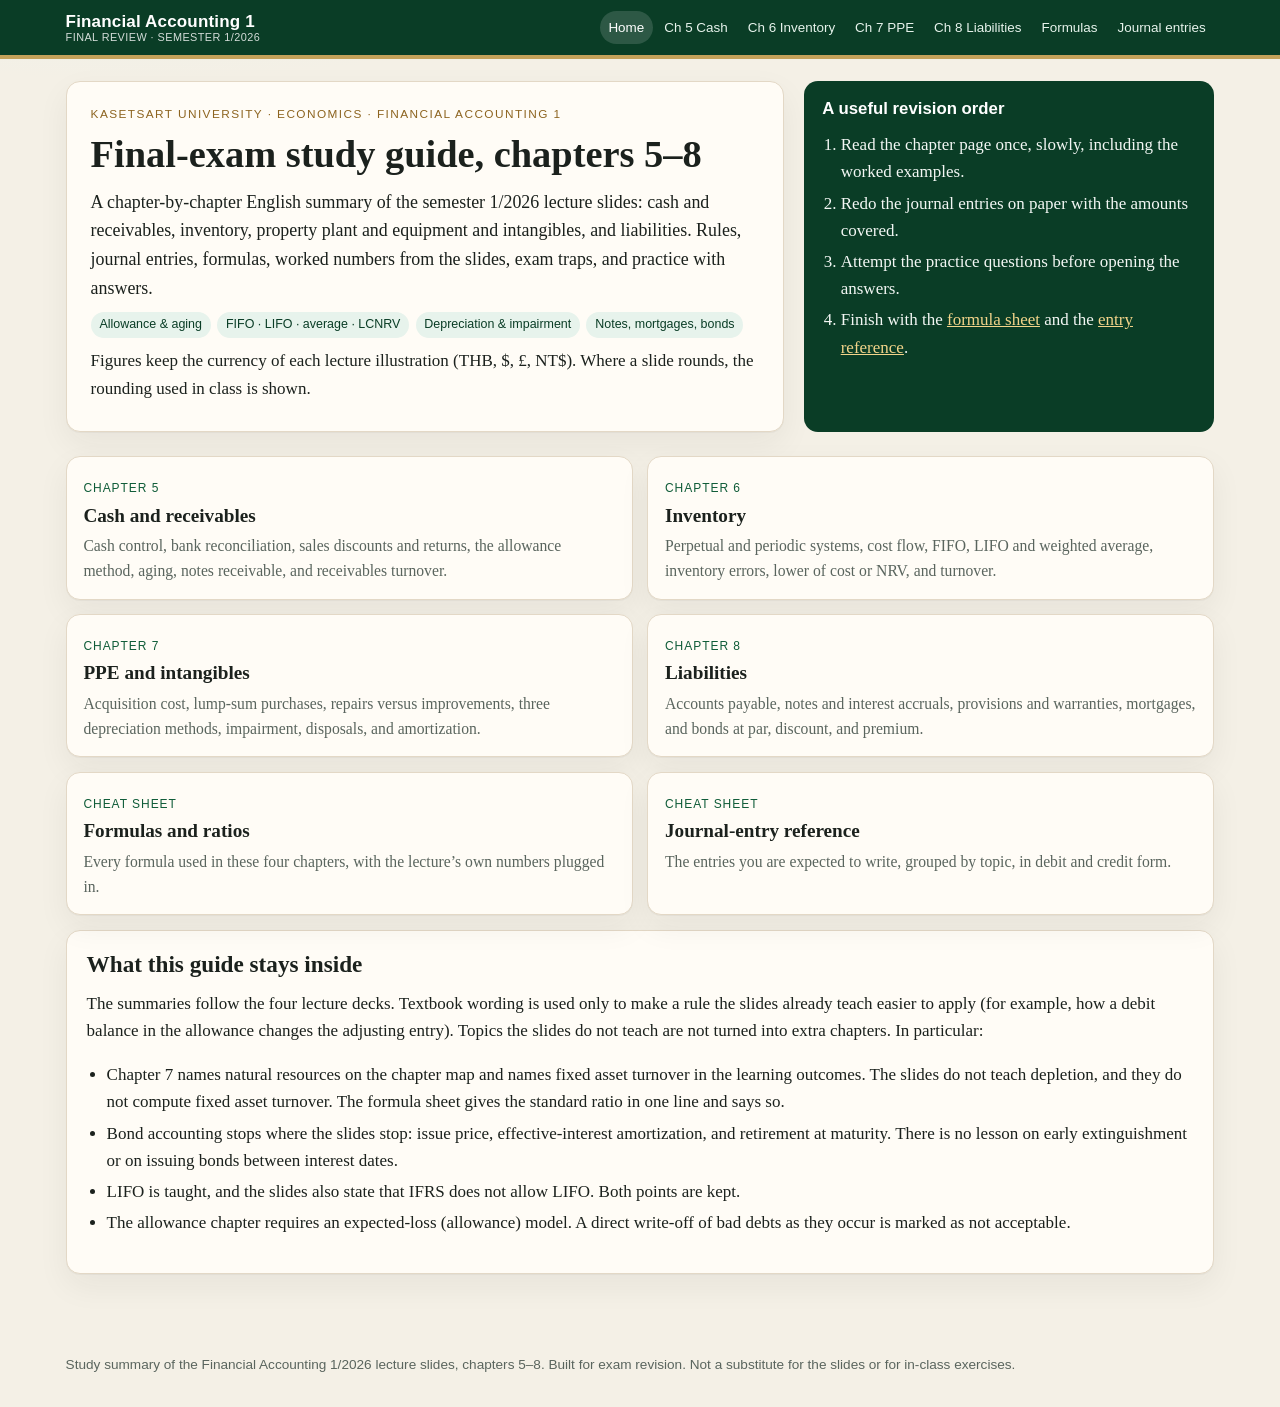
==== index.html @ 2c233d3d "Add the Financial Accounting 1 final study site for chapters 5–8. Static pages follow the lecture sl" ====
<!DOCTYPE html>
<html lang="en">
<head>
<meta charset="utf-8">
<meta name="viewport" content="width=device-width, initial-scale=1">
<title>Financial Accounting 1 · Final review 1/2026</title>
<meta name="description" content="English study guide for the Financial Accounting 1 final at Kasetsart University, semester 1/2026. Chapters 5 to 8: cash and receivables, inventory, PPE and intangibles, and liabilities.">
<link rel="icon" href="favicon.svg" type="image/svg+xml">
<link rel="stylesheet" href="css/styles.css">
</head>
<body>
<a class="skip" href="#main">Skip to content</a>
<header class="site-header">
  <div class="bar">
    <a class="brand" href="index.html">Financial Accounting 1<small>Final review · semester 1/2026</small></a>
    <input class="nav-toggle" type="checkbox" id="nav-toggle" aria-label="Open menu">
    <label class="nav-btn" for="nav-toggle">Menu</label>
    <nav class="site-nav">
      <a href="index.html">Home</a>
      <a href="chapter-5.html">Ch 5 Cash</a>
      <a href="chapter-6.html">Ch 6 Inventory</a>
      <a href="chapter-7.html">Ch 7 PPE</a>
      <a href="chapter-8.html">Ch 8 Liabilities</a>
      <a href="formulas.html">Formulas</a>
      <a href="journal-entries.html">Journal entries</a>
    </nav>
  </div>
</header>
<main id="main" class="wrap">
  <section class="hero">
    <div class="hero-card">
      <p class="kicker">Kasetsart University · Economics · Financial Accounting 1</p>
      <h1>Final-exam study guide, chapters 5–8</h1>
      <p class="lede">A chapter-by-chapter English summary of the semester 1/2026 lecture slides: cash and receivables, inventory, property plant and equipment and intangibles, and liabilities. Rules, journal entries, formulas, worked numbers from the slides, exam traps, and practice with answers.</p>
      <div class="chips">
        <span class="chip">Allowance &amp; aging</span>
        <span class="chip">FIFO · LIFO · average · LCNRV</span>
        <span class="chip">Depreciation &amp; impairment</span>
        <span class="chip">Notes, mortgages, bonds</span>
      </div>
      <p>Figures keep the currency of each lecture illustration (THB, $, £, NT$). Where a slide rounds, the rounding used in class is shown.</p>
    </div>
    <aside class="side-card">
      <h2>A useful revision order</h2>
      <ol>
        <li>Read the chapter page once, slowly, including the worked examples.</li>
        <li>Redo the journal entries on paper with the amounts covered.</li>
        <li>Attempt the practice questions before opening the answers.</li>
        <li>Finish with the <a href="formulas.html">formula sheet</a> and the <a href="journal-entries.html">entry reference</a>.</li>
      </ol>
    </aside>
  </section>

  <div class="grid">
    <a class="card" href="chapter-5.html">
      <span class="num">Chapter 5</span>
      <h2>Cash and receivables</h2>
      <p>Cash control, bank reconciliation, sales discounts and returns, the allowance method, aging, notes receivable, and receivables turnover.</p>
    </a>
    <a class="card" href="chapter-6.html">
      <span class="num">Chapter 6</span>
      <h2>Inventory</h2>
      <p>Perpetual and periodic systems, cost flow, FIFO, LIFO and weighted average, inventory errors, lower of cost or NRV, and turnover.</p>
    </a>
    <a class="card" href="chapter-7.html">
      <span class="num">Chapter 7</span>
      <h2>PPE and intangibles</h2>
      <p>Acquisition cost, lump-sum purchases, repairs versus improvements, three depreciation methods, impairment, disposals, and amortization.</p>
    </a>
    <a class="card" href="chapter-8.html">
      <span class="num">Chapter 8</span>
      <h2>Liabilities</h2>
      <p>Accounts payable, notes and interest accruals, provisions and warranties, mortgages, and bonds at par, discount, and premium.</p>
    </a>
    <a class="card" href="formulas.html">
      <span class="num">Cheat sheet</span>
      <h2>Formulas and ratios</h2>
      <p>Every formula used in these four chapters, with the lecture’s own numbers plugged in.</p>
    </a>
    <a class="card" href="journal-entries.html">
      <span class="num">Cheat sheet</span>
      <h2>Journal-entry reference</h2>
      <p>The entries you are expected to write, grouped by topic, in debit and credit form.</p>
    </a>
  </div>

  <section class="section" style="margin-top:0.95rem">
    <h2>What this guide stays inside</h2>
    <p>The summaries follow the four lecture decks. Textbook wording is used only to make a rule the slides already teach easier to apply (for example, how a debit balance in the allowance changes the adjusting entry). Topics the slides do not teach are not turned into extra chapters. In particular:</p>
    <ul>
      <li>Chapter 7 names natural resources on the chapter map and names fixed asset turnover in the learning outcomes. The slides do not teach depletion, and they do not compute fixed asset turnover. The formula sheet gives the standard ratio in one line and says so.</li>
      <li>Bond accounting stops where the slides stop: issue price, effective-interest amortization, and retirement at maturity. There is no lesson on early extinguishment or on issuing bonds between interest dates.</li>
      <li>LIFO is taught, and the slides also state that IFRS does not allow LIFO. Both points are kept.</li>
      <li>The allowance chapter requires an expected-loss (allowance) model. A direct write-off of bad debts as they occur is marked as not acceptable.</li>
    </ul>
  </section>
</main>
<footer class="footer">
  Study summary of the Financial Accounting 1/2026 lecture slides, chapters 5–8. Built for exam revision. Not a substitute for the slides or for in-class exercises.
</footer>
<script src="js/site.js"></script>
</body>
</html>
---- css/styles.css ----
:root {
  --ink: #1b211d;
  --muted: #5a655e;
  --paper: #f4f0e6;
  --sheet: #fffcf6;
  --line: #e3d8c6;
  --green: #0f5c38;
  --green-deep: #0a3d26;
  --green-soft: #e7f3ec;
  --gold: #8d6420;
  --gold-soft: #f8f0dc;
  --clay: #8a3d24;
  --clay-soft: #f8ece6;
  --trap: #8a4b12;
  --trap-soft: #fbf3e7;
  --shadow: 0 1px 0 rgba(27, 33, 29, 0.04), 0 12px 32px rgba(27, 33, 29, 0.06);
  --sans: "Avenir Next", "Segoe UI", Helvetica, Arial, sans-serif;
  --serif: "Iowan Old Style", Palatino, "Palatino Linotype", Georgia, serif;
  --mono: "SFMono-Regular", ui-monospace, Menlo, Consolas, monospace;
  --max: 74rem;
}

* { box-sizing: border-box; }
html { scroll-behavior: smooth; }
body {
  margin: 0;
  color: var(--ink);
  background:
    radial-gradient(1200px 400px at 10% -10%, #e7f3ec 0%, transparent 55%),
    var(--paper);
  font-family: var(--serif);
  font-size: 1.0625rem;
  line-height: 1.6;
}
img { max-width: 100%; }
a { color: var(--green); }
a:hover { color: var(--green-deep); }
:focus-visible {
  outline: 3px solid #d4a24c;
  outline-offset: 2px;
}

.skip {
  position: absolute;
  left: 0.75rem;
  top: -4rem;
  background: var(--green-deep);
  color: white;
  padding: 0.5rem 0.8rem;
  z-index: 20;
}
.skip:focus { top: 0.75rem; }

.site-header {
  position: sticky;
  top: 0;
  z-index: 10;
  background: var(--green-deep);
  color: #f4f7f2;
  border-bottom: 4px solid #c4a15a;
}
.bar {
  max-width: var(--max);
  margin: 0 auto;
  padding: 0.7rem 1.1rem;
  display: flex;
  align-items: center;
  gap: 1rem;
}
.brand {
  color: white;
  text-decoration: none;
  font-family: var(--sans);
  font-weight: 700;
  letter-spacing: 0.01em;
  display: flex;
  flex-direction: column;
  line-height: 1.15;
  min-width: 11rem;
}
.brand small {
  font-weight: 500;
  opacity: 0.82;
  letter-spacing: 0.04em;
  text-transform: uppercase;
  font-size: 0.68rem;
}
.nav-toggle { position: absolute; opacity: 0; pointer-events: none; }
.nav-btn {
  display: none;
  margin-left: auto;
  font-family: var(--sans);
  font-size: 0.85rem;
  border: 1px solid rgba(255,255,255,0.35);
  padding: 0.35rem 0.7rem;
  border-radius: 999px;
  cursor: pointer;
}
.site-nav {
  display: flex;
  flex-wrap: wrap;
  gap: 0.25rem 0.15rem;
  margin-left: auto;
}
.site-nav a {
  color: #e7f3ec;
  text-decoration: none;
  font-family: var(--sans);
  font-size: 0.84rem;
  padding: 0.35rem 0.55rem;
  border-radius: 999px;
}
.site-nav a:hover,
.site-nav a[aria-current="page"] {
  background: rgba(255,255,255,0.14);
  color: white;
}

.wrap {
  max-width: var(--max);
  margin: 0 auto;
  padding: 1.4rem 1.1rem 4rem;
}

.hero {
  display: grid;
  grid-template-columns: 1.4fr 0.8fr;
  gap: 1.25rem;
  align-items: stretch;
  margin-bottom: 1.5rem;
}
.hero-card, .panel, .section, .qa, .callout, .formula, .worked {
  background: var(--sheet);
  border: 1px solid var(--line);
  border-radius: 14px;
  box-shadow: var(--shadow);
}
.hero-card { padding: 1.4rem 1.5rem 1.3rem; }
.kicker {
  font-family: var(--sans);
  text-transform: uppercase;
  letter-spacing: 0.12em;
  font-size: 0.74rem;
  color: var(--gold);
  margin: 0 0 0.4rem;
}
h1, h2, h3, h4 { line-height: 1.25; font-weight: 680; }
h1 { font-size: clamp(1.8rem, 3vw, 2.5rem); margin: 0 0 0.6rem; }
h2 { font-size: 1.45rem; margin: 0 0 0.7rem; }
h3 { font-size: 1.15rem; margin: 1.2rem 0 0.4rem; }
h4 { font-size: 1.02rem; margin: 1rem 0 0.3rem; }
p { margin: 0.55rem 0; }
.lede { font-size: 1.12rem; }

.side-card {
  padding: 1.1rem 1.15rem;
  background: var(--green-deep);
  color: #f3f7f4;
  border-radius: 14px;
}
.side-card h2 { color: white; font-size: 1.05rem; font-family: var(--sans); }
.side-card ol { margin: 0.4rem 0 0; padding-left: 1.15rem; }
.side-card a { color: #f2d48a; }

.grid {
  display: grid;
  grid-template-columns: repeat(2, 1fr);
  gap: 0.9rem;
}
.card {
  display: block;
  text-decoration: none;
  color: inherit;
  background: var(--sheet);
  border: 1px solid var(--line);
  border-radius: 14px;
  padding: 1rem 1.05rem 0.95rem;
  box-shadow: var(--shadow);
}
.card:hover { border-color: #b7c9bc; }
.card .num {
  font-family: var(--sans);
  font-size: 0.75rem;
  letter-spacing: 0.08em;
  text-transform: uppercase;
  color: var(--green);
}
.card h2 { font-size: 1.2rem; margin: 0.2rem 0 0.35rem; }
.card p { color: var(--muted); margin: 0; font-size: 0.98rem; }

.layout {
  display: grid;
  grid-template-columns: 15.5rem 1fr;
  gap: 1.2rem;
  align-items: start;
}
.toc {
  position: sticky;
  top: 4.4rem;
  background: var(--sheet);
  border: 1px solid var(--line);
  border-radius: 14px;
  padding: 0.85rem 0.9rem;
  font-family: var(--sans);
  font-size: 0.84rem;
}
.toc strong { display: block; margin-bottom: 0.35rem; }
.toc a { display: block; text-decoration: none; padding: 0.18rem 0; color: var(--ink); }
.toc a:hover { color: var(--green); }

.section { padding: 1.15rem 1.25rem 1.25rem; margin-bottom: 0.95rem; }
.section > :first-child { margin-top: 0; }

ul, ol { padding-left: 1.25rem; }
li { margin: 0.25rem 0; }

.formula {
  padding: 0.75rem 0.9rem;
  background: var(--green-soft);
  border-color: #c9e0d3;
  margin: 0.7rem 0;
  font-family: var(--sans);
}
.formula code, code {
  font-family: var(--mono);
  font-size: 0.92em;
}
.formula .eq {
  font-size: 1.02rem;
  color: var(--green-deep);
  margin: 0.15rem 0;
}

.callout {
  padding: 0.75rem 0.9rem;
  margin: 0.75rem 0;
}
.callout.trap { background: var(--trap-soft); border-color: #efd3b4; }
.callout.note { background: var(--gold-soft); border-color: #ead7a4; }
.callout.rule { background: var(--green-soft); border-color: #c9e0d3; }
.callout strong.label {
  font-family: var(--sans);
  font-size: 0.75rem;
  letter-spacing: 0.08em;
  text-transform: uppercase;
  display: block;
  margin-bottom: 0.15rem;
}
.callout.trap strong.label { color: var(--trap); }
.callout.note strong.label { color: var(--gold); }
.callout.rule strong.label { color: var(--green); }

.worked {
  padding: 0.85rem 0.95rem 1rem;
  margin: 0.8rem 0;
  background: #fbfaf6;
}
.worked h3, .worked h4 { margin-top: 0; }

.table-wrap { overflow-x: auto; margin: 0.6rem 0 0.8rem; }
table {
  border-collapse: collapse;
  width: 100%;
  font-variant-numeric: tabular-nums;
  font-family: var(--sans);
  font-size: 0.92rem;
  background: white;
}
th, td {
  border: 1px solid var(--line);
  padding: 0.38rem 0.5rem;
  text-align: left;
  vertical-align: top;
}
th { background: #f3f6f3; font-weight: 650; }
td.num, th.num { text-align: right; white-space: nowrap; }
tr.total td { font-weight: 700; background: #f7f4ea; }

table.je { max-width: 42rem; }
table.je caption {
  text-align: left;
  font-family: var(--serif);
  font-style: italic;
  color: var(--muted);
  caption-side: bottom;
  padding-top: 0.3rem;
}
table.je td.acct.cr { padding-left: 1.8rem; }
table.je td.num { width: 6.5rem; }
table.je tbody tr:last-child td { border-bottom: 3px double var(--ink); }

.dl {
  display: grid;
  grid-template-columns: 12rem 1fr;
  gap: 0.25rem 0.8rem;
  margin: 0.5rem 0;
}
.dl dt { font-family: var(--sans); font-weight: 700; }
.dl dd { margin: 0; }

.qa {
  margin: 0.55rem 0;
  padding: 0.15rem 0.85rem 0.4rem;
}
.qa summary {
  cursor: pointer;
  font-family: var(--sans);
  font-weight: 650;
  padding: 0.55rem 0;
}
.qa .answer { padding-bottom: 0.5rem; }

.chips { display: flex; flex-wrap: wrap; gap: 0.4rem; margin: 0.6rem 0; }
.chip {
  font-family: var(--sans);
  font-size: 0.78rem;
  background: var(--green-soft);
  color: var(--green-deep);
  border-radius: 999px;
  padding: 0.18rem 0.55rem;
}

.footer {
  max-width: var(--max);
  margin: 0 auto;
  padding: 0 1.1rem 2rem;
  color: var(--muted);
  font-family: var(--sans);
  font-size: 0.85rem;
}
.tools {
  display: flex;
  gap: 0.5rem;
  margin: 0.2rem 0 0.8rem;
}
.tools button {
  font-family: var(--sans);
  background: white;
  border: 1px solid var(--line);
  border-radius: 999px;
  padding: 0.3rem 0.7rem;
  cursor: pointer;
}
.tools button:hover { border-color: var(--green); }

@media (max-width: 860px) {
  .hero, .layout, .grid, .dl { grid-template-columns: 1fr; }
  .toc { position: static; }
  .nav-btn { display: inline-block; }
  .site-nav {
    display: none;
    position: absolute;
    left: 0; right: 0; top: 100%;
    background: var(--green-deep);
    padding: 0.4rem 0.8rem 0.8rem;
    flex-direction: column;
  }
  .nav-toggle:checked ~ .site-nav { display: flex; }
  .bar { position: relative; }
}

@media print {
  .site-header, .toc, .tools, .footer, .nav-btn { display: none !important; }
  body { background: white; }
  .layout { display: block; }
  .section, .hero-card, .card, .worked, .callout, .formula, .qa {
    box-shadow: none;
    break-inside: avoid;
  }
  a { color: inherit; text-decoration: none; }
}
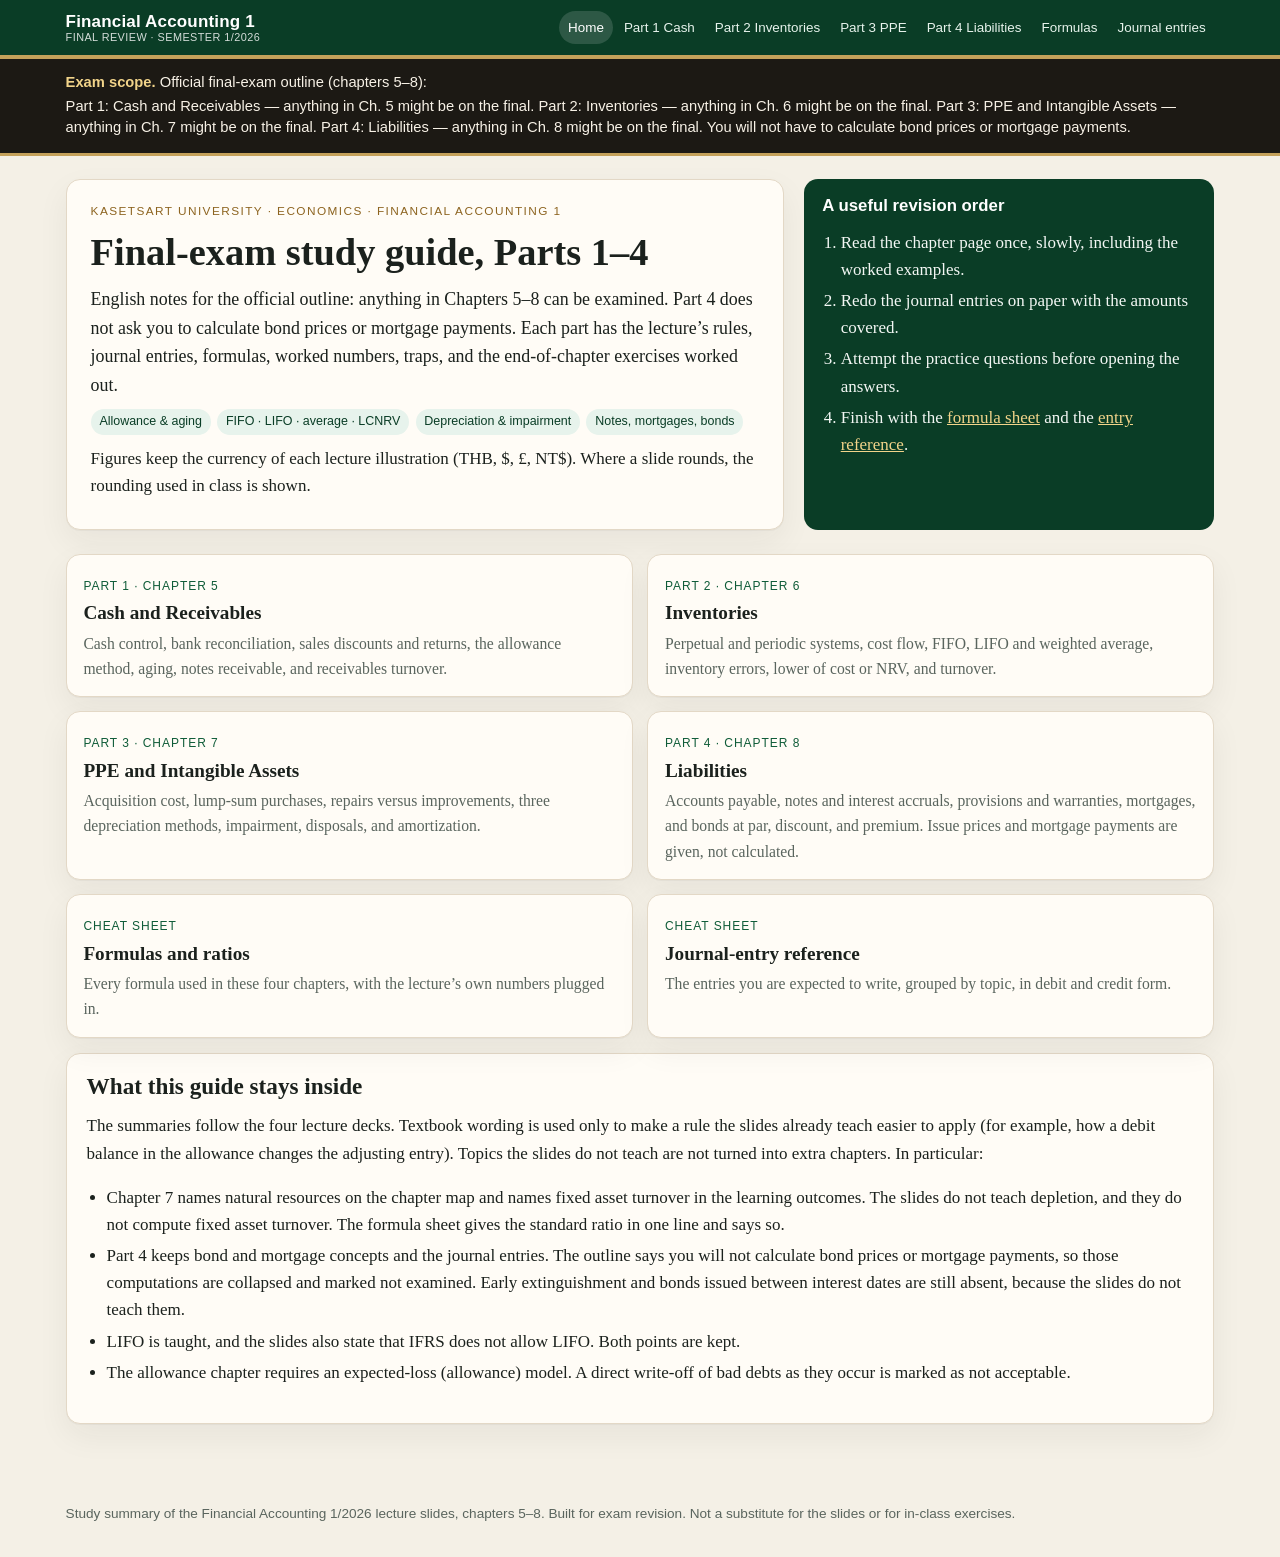
==== commit c4cfb1c5: "Align the study site with the official final outline. Label chapters as Parts 1–4, quote the exam sc" ====
--- a/index.html
+++ b/index.html
@@ -3,7 +3,7 @@
 <head>
 <meta charset="utf-8">
 <meta name="viewport" content="width=device-width, initial-scale=1">
-<title>Financial Accounting 1 · Final review 1/2026</title>
+<title>Financial Accounting 1 · Final review, Parts 1–4</title>
 <meta name="description" content="English study guide for the Financial Accounting 1 final at Kasetsart University, semester 1/2026. Chapters 5 to 8: cash and receivables, inventory, PPE and intangibles, and liabilities.">
 <link rel="icon" href="favicon.svg" type="image/svg+xml">
 <link rel="stylesheet" href="css/styles.css">
@@ -17,21 +17,27 @@
     <label class="nav-btn" for="nav-toggle">Menu</label>
     <nav class="site-nav">
       <a href="index.html">Home</a>
-      <a href="chapter-5.html">Ch 5 Cash</a>
-      <a href="chapter-6.html">Ch 6 Inventory</a>
-      <a href="chapter-7.html">Ch 7 PPE</a>
-      <a href="chapter-8.html">Ch 8 Liabilities</a>
+      <a href="chapter-5.html">Part 1 Cash</a>
+      <a href="chapter-6.html">Part 2 Inventories</a>
+      <a href="chapter-7.html">Part 3 PPE</a>
+      <a href="chapter-8.html">Part 4 Liabilities</a>
       <a href="formulas.html">Formulas</a>
       <a href="journal-entries.html">Journal entries</a>
     </nav>
   </div>
 </header>
+<div class="scope">
+  <div class="scope-inner">
+    <p><strong>Exam scope.</strong> Official final-exam outline (chapters 5–8):</p>
+    <p>Part 1: Cash and Receivables — anything in Ch. 5 might be on the final. Part 2: Inventories — anything in Ch. 6 might be on the final. Part 3: PPE and Intangible Assets — anything in Ch. 7 might be on the final. Part 4: Liabilities — anything in Ch. 8 might be on the final. You will not have to calculate bond prices or mortgage payments.</p>
+  </div>
+</div>
 <main id="main" class="wrap">
   <section class="hero">
     <div class="hero-card">
       <p class="kicker">Kasetsart University · Economics · Financial Accounting 1</p>
-      <h1>Final-exam study guide, chapters 5–8</h1>
-      <p class="lede">A chapter-by-chapter English summary of the semester 1/2026 lecture slides: cash and receivables, inventory, property plant and equipment and intangibles, and liabilities. Rules, journal entries, formulas, worked numbers from the slides, exam traps, and practice with answers.</p>
+      <h1>Final-exam study guide, Parts 1–4</h1>
+      <p class="lede">English notes for the official outline: anything in Chapters 5–8 can be examined. Part 4 does not ask you to calculate bond prices or mortgage payments. Each part has the lecture’s rules, journal entries, formulas, worked numbers, traps, and the end-of-chapter exercises worked out.</p>
       <div class="chips">
         <span class="chip">Allowance &amp; aging</span>
         <span class="chip">FIFO · LIFO · average · LCNRV</span>
@@ -53,24 +59,24 @@
 
   <div class="grid">
     <a class="card" href="chapter-5.html">
-      <span class="num">Chapter 5</span>
-      <h2>Cash and receivables</h2>
+      <span class="num">Part 1 · Chapter 5</span>
+      <h2>Cash and Receivables</h2>
       <p>Cash control, bank reconciliation, sales discounts and returns, the allowance method, aging, notes receivable, and receivables turnover.</p>
     </a>
     <a class="card" href="chapter-6.html">
-      <span class="num">Chapter 6</span>
-      <h2>Inventory</h2>
+      <span class="num">Part 2 · Chapter 6</span>
+      <h2>Inventories</h2>
       <p>Perpetual and periodic systems, cost flow, FIFO, LIFO and weighted average, inventory errors, lower of cost or NRV, and turnover.</p>
     </a>
     <a class="card" href="chapter-7.html">
-      <span class="num">Chapter 7</span>
-      <h2>PPE and intangibles</h2>
+      <span class="num">Part 3 · Chapter 7</span>
+      <h2>PPE and Intangible Assets</h2>
       <p>Acquisition cost, lump-sum purchases, repairs versus improvements, three depreciation methods, impairment, disposals, and amortization.</p>
     </a>
     <a class="card" href="chapter-8.html">
-      <span class="num">Chapter 8</span>
+      <span class="num">Part 4 · Chapter 8</span>
       <h2>Liabilities</h2>
-      <p>Accounts payable, notes and interest accruals, provisions and warranties, mortgages, and bonds at par, discount, and premium.</p>
+      <p>Accounts payable, notes and interest accruals, provisions and warranties, mortgages, and bonds at par, discount, and premium. Issue prices and mortgage payments are given, not calculated.</p>
     </a>
     <a class="card" href="formulas.html">
       <span class="num">Cheat sheet</span>
@@ -89,7 +95,7 @@
     <p>The summaries follow the four lecture decks. Textbook wording is used only to make a rule the slides already teach easier to apply (for example, how a debit balance in the allowance changes the adjusting entry). Topics the slides do not teach are not turned into extra chapters. In particular:</p>
     <ul>
       <li>Chapter 7 names natural resources on the chapter map and names fixed asset turnover in the learning outcomes. The slides do not teach depletion, and they do not compute fixed asset turnover. The formula sheet gives the standard ratio in one line and says so.</li>
-      <li>Bond accounting stops where the slides stop: issue price, effective-interest amortization, and retirement at maturity. There is no lesson on early extinguishment or on issuing bonds between interest dates.</li>
+      <li>Part 4 keeps bond and mortgage concepts and the journal entries. The outline says you will not calculate bond prices or mortgage payments, so those computations are collapsed and marked not examined. Early extinguishment and bonds issued between interest dates are still absent, because the slides do not teach them.</li>
       <li>LIFO is taught, and the slides also state that IFRS does not allow LIFO. Both points are kept.</li>
       <li>The allowance chapter requires an expected-loss (allowance) model. A direct write-off of bad debts as they occur is marked as not acceptable.</li>
     </ul>
--- a/css/styles.css
+++ b/css/styles.css
@@ -343,6 +343,39 @@
 }
 .tools button:hover { border-color: var(--green); }
 
+.scope {
+  background: #1c1914;
+  color: #f7f1e6;
+  border-bottom: 3px solid #c4a15a;
+}
+.scope-inner {
+  max-width: var(--max);
+  margin: 0 auto;
+  padding: 0.65rem 1.1rem 0.8rem;
+}
+.scope p {
+  margin: 0.15rem 0;
+  font-family: var(--sans);
+  font-size: 0.92rem;
+  line-height: 1.45;
+}
+.scope strong { color: #f2d48a; }
+
+details.not-examined {
+  background: var(--clay-soft);
+  border: 1px solid #e4c7ba;
+  border-radius: 12px;
+  padding: 0.35rem 0.85rem 0.7rem;
+  margin: 0.8rem 0;
+}
+details.not-examined > summary {
+  cursor: pointer;
+  font-family: var(--sans);
+  font-weight: 700;
+  color: var(--clay);
+  padding: 0.4rem 0;
+}
+
 @media (max-width: 860px) {
   .hero, .layout, .grid, .dl { grid-template-columns: 1fr; }
   .toc { position: static; }
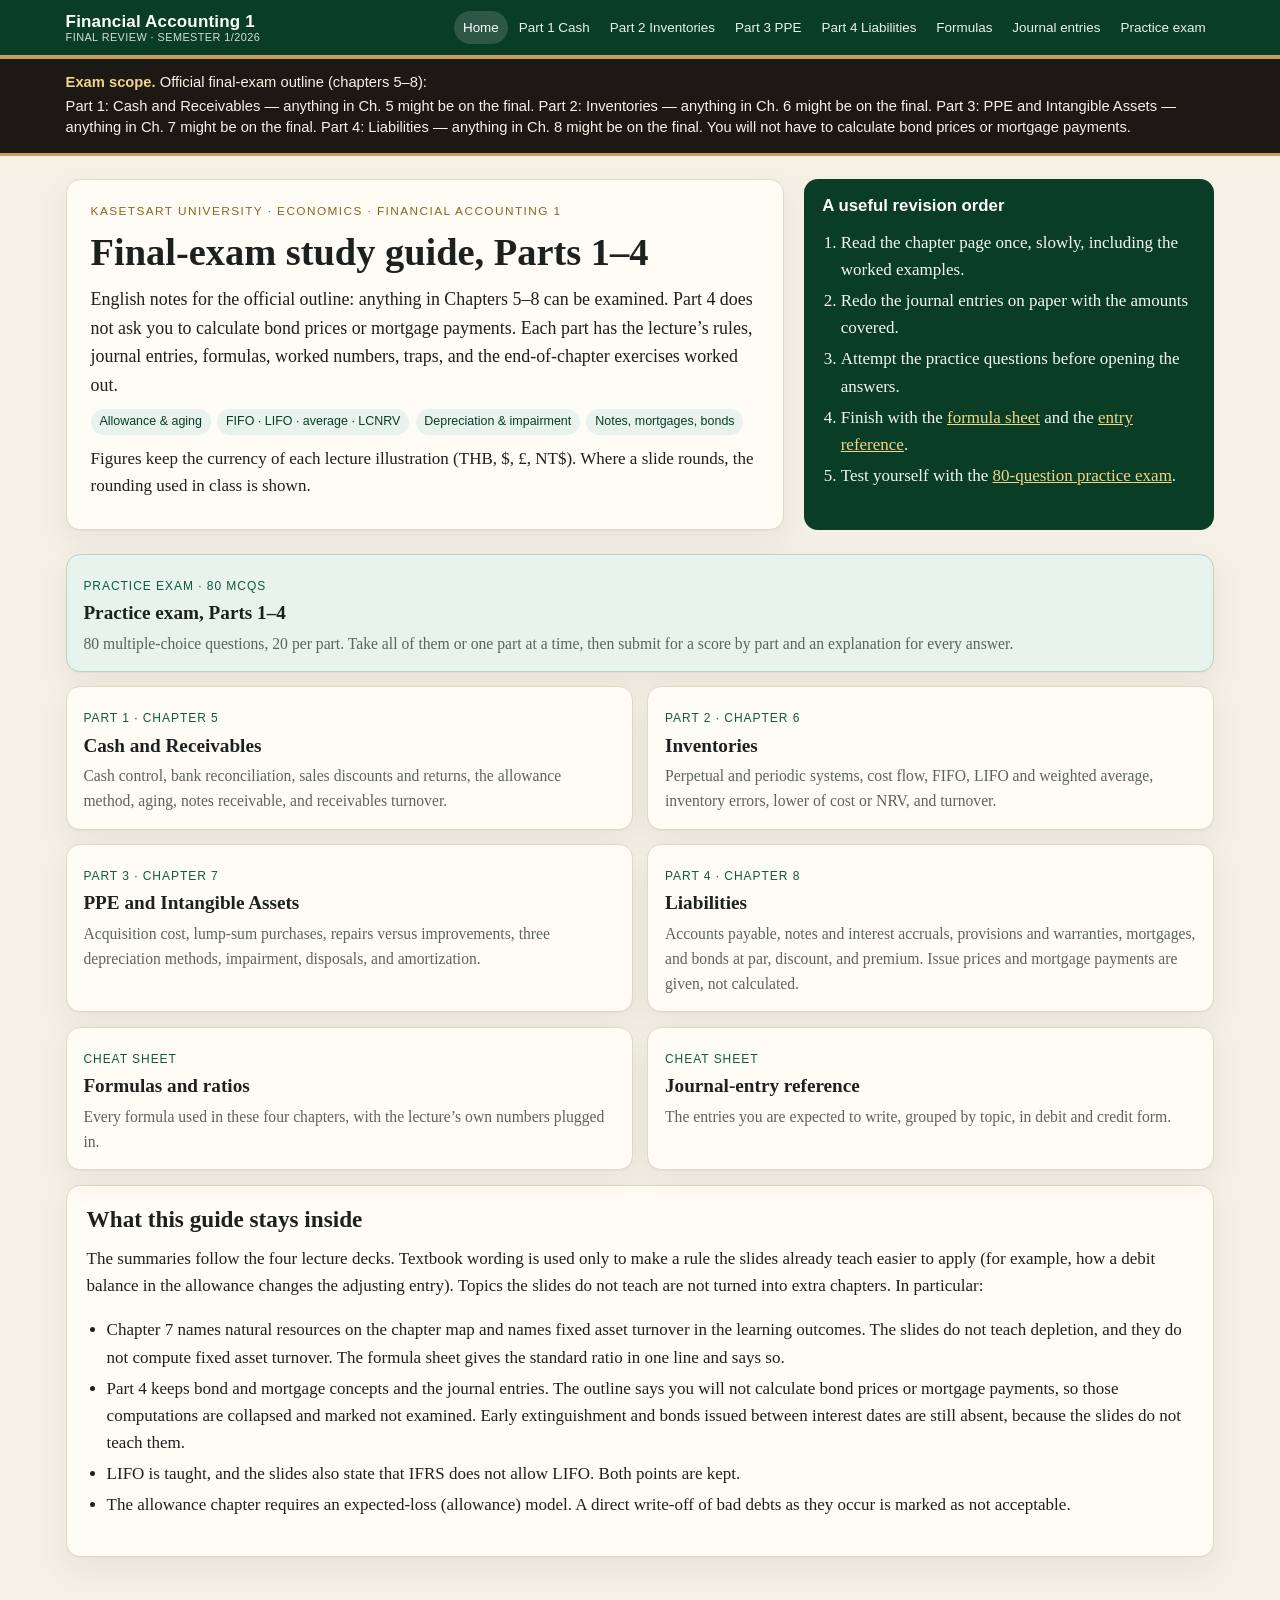
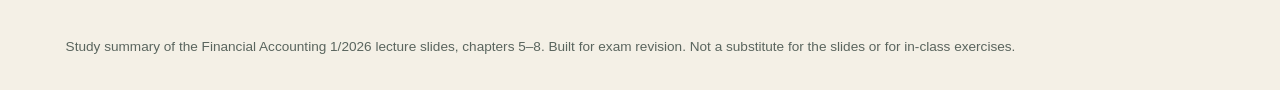
==== commit 156b7f21: "Add an 80-question practice exam (Parts 1–4) with scoring by part and explanations" ====
--- a/index.html
+++ b/index.html
@@ -23,6 +23,7 @@
       <a href="chapter-8.html">Part 4 Liabilities</a>
       <a href="formulas.html">Formulas</a>
       <a href="journal-entries.html">Journal entries</a>
+      <a href="practice-exam.html">Practice exam</a>
     </nav>
   </div>
 </header>
@@ -53,11 +54,17 @@
         <li>Redo the journal entries on paper with the amounts covered.</li>
         <li>Attempt the practice questions before opening the answers.</li>
         <li>Finish with the <a href="formulas.html">formula sheet</a> and the <a href="journal-entries.html">entry reference</a>.</li>
+        <li>Test yourself with the <a href="practice-exam.html">80-question practice exam</a>.</li>
       </ol>
     </aside>
   </section>
 
   <div class="grid">
+    <a class="card card-feature" href="practice-exam.html">
+      <span class="num">Practice exam · 80 MCQs</span>
+      <h2>Practice exam, Parts 1–4</h2>
+      <p>80 multiple-choice questions, 20 per part. Take all of them or one part at a time, then submit for a score by part and an explanation for every answer.</p>
+    </a>
     <a class="card" href="chapter-5.html">
       <span class="num">Part 1 · Chapter 5</span>
       <h2>Cash and Receivables</h2>
--- a/css/styles.css
+++ b/css/styles.css
@@ -402,3 +402,76 @@
   }
   a { color: inherit; text-decoration: none; }
 }
+
+/* Practice exam */
+.pe-controls { display: flex; flex-wrap: wrap; gap: 0.4rem; align-items: center; margin: 0.6rem 0 0; }
+.pe-label { font-family: var(--sans); font-size: 0.85rem; color: var(--muted); }
+.pe-controls button, .pe-bar button {
+  font-family: var(--sans);
+  font-size: 0.88rem;
+  background: white;
+  color: var(--ink);
+  border: 1px solid var(--line);
+  border-radius: 999px;
+  padding: 0.38rem 0.8rem;
+  cursor: pointer;
+}
+.pe-controls button:hover, .pe-bar button:hover { border-color: var(--green); }
+.pe-filter.is-on { background: var(--green); border-color: var(--green); color: white; }
+.pe-q {
+  background: var(--sheet);
+  border: 1px solid var(--line);
+  border-radius: 14px;
+  box-shadow: var(--shadow);
+  padding: 0.9rem 1.05rem 0.95rem;
+  margin: 0 0 0.8rem;
+  min-width: 0;
+}
+.pe-q.q-right { border-left: 5px solid var(--green); }
+.pe-q.q-wrong { border-left: 5px solid var(--clay); }
+.pe-stem { font-weight: 650; padding: 0; float: left; width: 100%; }
+.pe-stem + * { clear: both; }
+.pe-num { font-family: var(--sans); color: var(--green); }
+.pe-meta { font-family: var(--sans); font-size: 0.75rem; letter-spacing: 0.06em; text-transform: uppercase; color: var(--gold); margin: 0.2rem 0 0.45rem; }
+.pe-opt {
+  display: flex;
+  align-items: flex-start;
+  gap: 0.55rem;
+  padding: 0.45rem 0.6rem;
+  margin: 0.3rem 0;
+  border: 1px solid var(--line);
+  border-radius: 10px;
+  background: white;
+  cursor: pointer;
+}
+.pe-opt:hover { border-color: #b7c9bc; }
+.pe-opt input { margin-top: 0.35rem; flex: none; }
+.pe-letter { font-family: var(--sans); font-weight: 700; color: var(--muted); flex: none; min-width: 1.1rem; }
+.pe-opt:has(input:checked) { border-color: var(--green); background: var(--green-soft); }
+.pe-opt.is-correct { border-color: var(--green); background: #dcefe3; }
+.pe-opt.is-correct .pe-letter { color: var(--green); }
+.pe-opt.is-wrong { border-color: var(--clay); background: var(--clay-soft); }
+.pe-opt.is-wrong .pe-letter { color: var(--clay); }
+.pe-expl { margin-top: 0.55rem; padding: 0.6rem 0.75rem; background: var(--gold-soft); border: 1px solid #ead7a4; border-radius: 10px; font-size: 0.98rem; }
+.pe-results table { max-width: 32rem; }
+.pe-bar {
+  position: sticky;
+  bottom: 0;
+  z-index: 5;
+  display: flex;
+  justify-content: space-between;
+  align-items: center;
+  gap: 0.6rem;
+  flex-wrap: wrap;
+  background: var(--green-deep);
+  color: white;
+  border-radius: 14px 14px 0 0;
+  padding: 0.6rem 0.9rem;
+  font-family: var(--sans);
+  font-size: 0.92rem;
+}
+.pe-bar-btns { display: flex; gap: 0.45rem; }
+.pe-bar .pe-primary { background: #f2d48a; border-color: #f2d48a; font-weight: 700; }
+.pe-bar button:disabled { opacity: 0.55; cursor: default; }
+.card.card-feature { background: var(--green-soft); border-color: #b7d6c3; grid-column: 1 / -1; }
+@media print { .pe-bar, .pe-controls { display: none !important; } }
